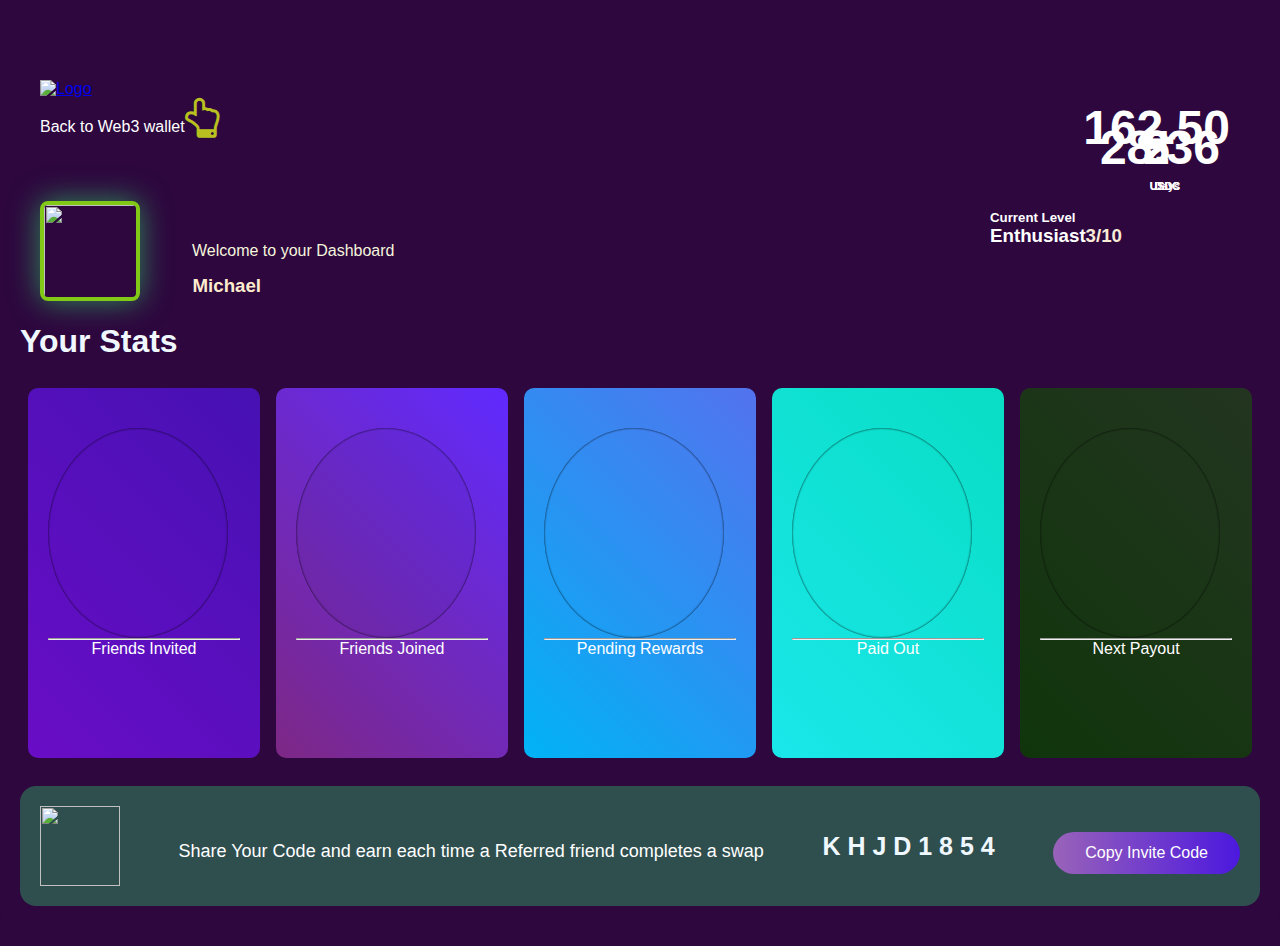
==== index5.html @ 0575498e "first commit" ====
<!DOCTYPE html>
<html lang="en">
<head>
    <meta charset="UTF-8">
    <meta name="viewport" content="width=device-width, initial-scale=1.0">
    <title>New Task</title>
    <link href="https://cdn.jsdelivr.net/npm/bootstrap@5.0.2/dist/css/bootstrap.min.css" rel="stylesheet" integrity="sha384-EVSTQN3/azprG1Anm3QDgpJLIm9Nao0Yz1ztcQTwFspd3yD65VohhpuuCOmLASjC" crossorigin="anonymous">
    <link rel="stylesheet" href="style5.css">
    <link rel="stylesheet" href="global.css">
    <link rel="stylesheet" href="https://cdnjs.cloudflare.com/ajax/libs/font-awesome/4.7.0/css/font-awesome.min.css">

</head>
<body>
    <div class="container">
        <nav class="navbar navbar-expand-sm ">
            <div class="container nav">
              <a class="navbar-brand" href="#">
                <img src="https://e7.pngegg.com/pngimages/359/566/png-clipart-veolia-text-veolia-logo-icons-logos-emojis-iconic-brands.png" alt="Logo" style="width: 140px;" class="rounded-pill">
              </a>
              <p style="color:white";>Back to Web3 wallet<i class="fa fa-hand-o-up" style="font-size:40px;color:#b9c120"></i></p>
            </div>
          </nav>
        <div class="parent row">
        <div class="image col-6 ">
            <img src="https://e7.pngegg.com/pngimages/204/264/png-clipart-brown-owl-owl-t-shirt-cuteness-cute-owl-child-animals-thumbnail.png" alt="" width="100px" height="100px">
            <p class="text-muted" style="color: beige; ">Welcome to your Dashboard</p>
            <h3 style="color: blanchedalmond;">Michael<i class='fas fa-pen' style='font-size:48px;color:white'></i></h3>
        </div>
       
        <div class="card  col-4 bg-dark">
            <div class="card-body text-white">
              <h5 class="card-title text-muted">Current Level</h5>
              <h3 class="text">Enthusiast<a href="" style="text-decoration: none;color: antiquewhite;text-align: right;">3/10</a></h3>
              <div class="progress">
                <div class="progress-bar bg-info" style="width:30%"></div>
              </div>
            </div>
          </div>
        </div>
        
        <h1 style="color: aliceblue;text-align: start; font-family: Verdana, Geneva, Tahoma, sans-serif;">Your Stats</h1>
     
        
    <div class="card-group col-12">
        
        <div class="card card1 text-white  mb-2 w-20">
          <div class="card-body w-25">
           
          
            <div class="circle circle1 z-depth-1-half">
                <strong>5</strong>
              
            </div>
            <!-- <input type="range" class="c-rng" min="0" max="360" step="1" value="75" data-range="circular" /> -->
          </div>
          <hr>
          <P style="text-align: center;">Friends Invited</P>
          <!-- <div class="card-footer">
            <P>Friends Invited</P>
             <small class=" text-white">Friends Invited</small> 
          </div> -->
        </div>
        <div class="card  card2 text-white  mb-2">
         
          <div class="card-body w-25">
            
            
            <div class="circle circle2">
                <strong>2</strong>
               
            </div>
          </div>
          <hr>
          <P style="text-align: center;">Friends Joined</P>
          <!-- <div class="card-footer">
            <small class=" text-white">Friends Joined</small>
          </div> -->
        </div>
        <div class="card card3  text-white  mb-2">
         
          <div class="card-body w-25">
          
           
            <div class="circle circle3">
                <strong>28.36</strong>
               <h6>USDC</h6>
            </div>
          </div>
          <hr>
          <P style="text-align: center;">Pending Rewards</P>
          <!-- <div class="card-footer">
            <small class=" text-white">Pending Rewards</small>
          </div> -->
        </div>
        <div class="card  card4 text-white  mb-2">
            
            <div class="card-body w-25">
             
              
              <div class="circle circle4">
                <strong>162.50</strong>
               <h6>USDC</h6>
              </div>
            </div>
            <hr>
          <P style="text-align: center;">Paid Out</P>
            <!-- <div class="card-footer">
              <small class=" text-white">Paid Out</small>
            </div> -->
          </div>
          <div class="card card5 text-white  mb-2">
           
            <div class="card-body w-25">
              
              <div class="circle circle5 shadow-offset-down-md">
               <strong>3</strong>
               <h6>Days</h6>

              </div>
            </div>
            <hr>
          <P style="text-align: center;">Next Payout</P>
            <!-- <div class="card-footer">
              <small class=" text-white" style="text-align: center;">Next Payout</small>
            
            </div> -->
          </div>
      </div>
      <div class="footer col-12">
        
        <img src="https://e7.pngegg.com/pngimages/763/901/png-clipart-toy-block-abc-child-text.png" alt="" width="80px" height="80px">
        <p style="text-align: center; font-size: 18px;">Share Your Code and earn each time a Referred friend completes a swap </p>
    
        <strong style="color: aliceblue; font-size: 25px;">K H J D 1 8 5 4</strong>
        <a href="">Copy Invite Code</a>
      </div>
    </div>

    <script src="https://cdn.jsdelivr.net/npm/bootstrap@5.0.2/dist/js/bootstrap.bundle.min.js" integrity="sha384-MrcW6ZMFYlzcLA8Nl+NtUVF0sA7MsXsP1UyJoMp4YLEuNSfAP+JcXn/tWtIaxVXM" crossorigin="anonymous"></script>
</body>
</html>
---- style5.css ----
*{
   
    box-sizing: border-box;
    font-family: Arial, Helvetica, sans-serif;
    margin: 0;
    padding: 0;
}

.card-group {
    display: flex;
    flex-direction: row;
    justify-content: space-between;
    border-radius: 20%;
    flex-wrap: wrap; /* Wrap cards on smaller screens */
    justify-content: space-between;
    margin: 20px 0; /* Add spacing */
}

.card-group > .card:not(:first-child) {
  border-top-left-radius: 10px;
  border-bottom-left-radius: 10px;
}



.card-group .card1{
padding: 20px;
margin: 4px;
border-radius: 20%;
min-height: 370px;
border-top-right-radius: 10px;
    border-bottom-right-radius: 10px;
    background: linear-gradient(45deg,#720edade,#4611b3);
}
 .card-group .card2{
    padding: 20px;
    margin: 4px;
    border-radius: 10px;
    min-height: 370px;
    border-top-right-radius: 10px;
    border-bottom-right-radius: 10px;
    background: linear-gradient(45deg,#f057eb69,#602AFF);
    }
    .card-group .card3{
        padding: 20px;
        margin: 4px;
        border-radius: 10px;
        min-height: 370px;
        border-top-right-radius: 10px;
    border-bottom-right-radius: 10px;
    background: linear-gradient(45deg,#01b3f6,#5372ee);
        }
        .card-group .card4{
            padding: 20px;
            margin: 4px;
            border-radius: 10px;
            min-height: 370px;
            border-top-right-radius: 10px;
    border-bottom-right-radius: 10px;
    background: linear-gradient(45deg,#1ae7ea,#09ddc4);
            }
            .card-group .card5{
                padding: 20px;
                margin: 4px;
                border-radius: 10px;
                min-height: 370px;
                border-top-right-radius: 10px;
    border-bottom-right-radius: 10px;
    background: linear-gradient(45deg,#10350b,#233520);
                }
                .card-group>.card:not(:last-child) {
                  border-top-right-radius: 10px;
                  border-bottom-right-radius: 10px;}

.container{
    background: rgb(45, 7, 62);
   max-height: max-content;
   border-radius: 15px;
    padding: 20px; /* Add padding for the container */
    margin: 20px auto; 
}

.image{
   
    display: flex;
    flex-direction: row;
    justify-content: flex-start;
    align-items: center; /* Align items vertically */
    padding: 20px; 
}

.image img{
   
    /* margin: 40px; */
    border: 4px solid rgb(129, 200, 23);
    border-radius: 8px;
    margin-right: 20px; /* Adjust spacing */
    box-shadow: 0px 0px 30px seagreen;
}

.image p{
    margin: 40px;
    position: relative;
  left: -8px;
}
.image h3{

  /* margin-top: 70px; */
    margin-left: -250px;
    margin-top:50px; /* Reset default margin */
    margin-right: 260px;
  
}


.parent .card{
    border-radius: 10px;
    height: min-content;
    position: absolute;
    top: 190px;
    left: 980px;
    width: 30%;
    margin: 10px 0;
    padding: 10px;
}

.card-group .card{
    padding: 30px;
    flex: 1; /* Distribute space evenly */
    padding: 20px;
    margin: 8px; /* Add spacing between cards */
    border-radius: 10px;
    min-height: 370px;
   

}
.footer{
    background: darkslategrey;
    border-radius: 16px;
   padding: 20px;
    display: flex;
    justify-content: space-between;
    align-items: center;
    margin-top: 20px; 
  
}
.footer strong{
    font-size: 1.5rem; 
}

.footer a{
    background: linear-gradient(90deg,#9963B9,#4C18DE);
    color: #ffffff;
    padding: 12px 32px; 
    display: block;
    text-align: center;
    border-radius: 24px;
    margin: 14px 0 0 0;
    text-decoration: none;
}
.footer p{
    color: #ffffff;
    text-align: center;
    align-items: center;
    margin-top: 10px;
    
}
/* .footer a{
    color: #ffffff;
    background: #780f9bd8;
    padding: 10px 24px;
    border-radius: 24px;
    text-decoration: none;

} */
.navbar nav{
    background: #0C0E1D;
}
.circle {
    height: 210px;
    width: 180px;
    border-radius: 50%;
    margin-top: 20px;
  }
  .circle1{
    height: 210px;
    width: 180px;
    background-color: #2721da00;
    border-radius: 50%;
    -webkit-box-shadow: inset 0 0 2px #000;
    -moz-box-shadow: inset 0 0 4px #000;
    box-shadow: inset 1 1 1px #00000001;
    margin-top: 20px;
  }

  .circle2{
    height: 210px;
    width: 180px;
    background-color: #1c1c2d0c;
    border-radius: 50%;
    -webkit-box-shadow: inset 0 0 2px #000;
    -moz-box-shadow: inset 0 0 4px #000;
    box-shadow: inset 1 1 1px #00000006;
    margin-top: 20px;
  }

  .circle3{
    height: 210px;
    width: 180px;
    background-color: #14a65800;
    border-radius: 50%;
    -webkit-box-shadow: inset 0 0 2px #000;
    -moz-box-shadow: inset 0 0 4px #000;
    box-shadow: inset 1 1 1px #00000006;
    margin-top: 20px;
  }

  .circle4{
    height: 210px;
    width: 180px;
    background-color: #14a7f100;
    border-radius: 50%;
    -webkit-box-shadow: inset 0 0 2px #000;
    -moz-box-shadow: inset 0 0 4px #000;
    box-shadow: inset 1px 1px -3px #00000006;
    margin-top: 20px;
  }
  .circle5{
    height: 210px;
    width: 180px;
    background-color: #c0e91c00;
    border-radius: 50%;
    -webkit-box-shadow: inset 0 0 2px #000;
    -moz-box-shadow: inset 0 0 4px #000;
    box-shadow: inset 1 1 1px #00000007;
    margin-top: 20px;
  }
  .circle strong{
    position: absolute;
    top: 120px;
    right: 110px;
    font-size: -webkit-xxx-large;
    
  }
  .circle h6{
    position: absolute;
    top: 180px;
    right: 100px;
  }

  .circle3 strong{
    position: absolute;
    top: 120px;
    right: 60px;
    font-size: -webkit-xxx-large;
  }
  .circle4 strong{
    position: absolute;
    top: 100px;
    right: 50px;
    font-size: -webkit-xxx-large;
  }
  .card-footer{
    text-align: center;
  }
  .text{
    display: inline-flex;
    justify-content: space-between;
  }

body {
    background-color: rgb(45, 7, 62);
    color: white;
}
---- global.css ----
.mt-10{
    margin-top: 10px;
}

.mb-10{
    margin-bottom: 10px;
}
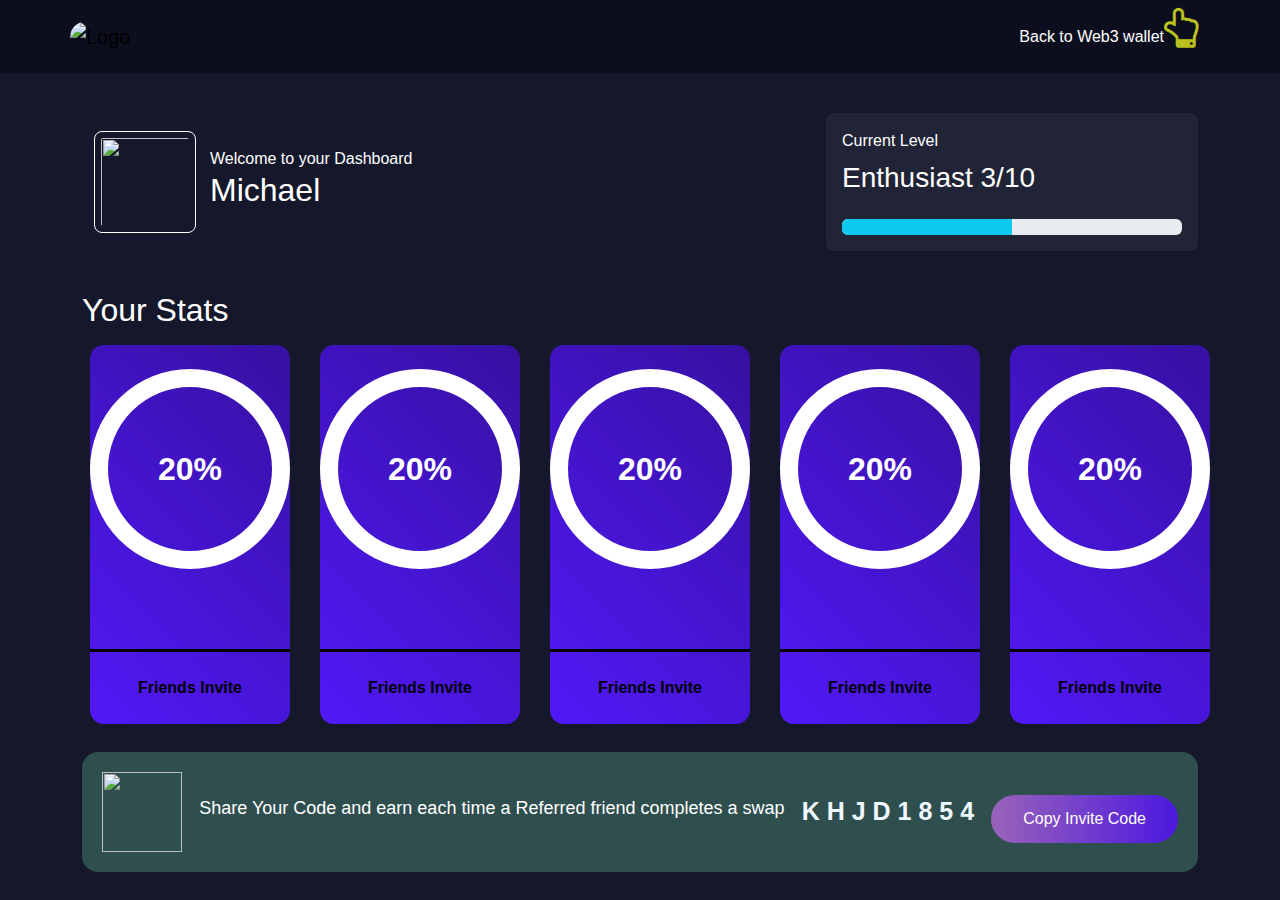
==== commit d4bc031f: "Test" ====
--- a/index5.html
+++ b/index5.html
@@ -1,141 +1,157 @@
 <!DOCTYPE html>
 <html lang="en">
+
 <head>
-    <meta charset="UTF-8">
-    <meta name="viewport" content="width=device-width, initial-scale=1.0">
-    <title>New Task</title>
-    <link href="https://cdn.jsdelivr.net/npm/bootstrap@5.0.2/dist/css/bootstrap.min.css" rel="stylesheet" integrity="sha384-EVSTQN3/azprG1Anm3QDgpJLIm9Nao0Yz1ztcQTwFspd3yD65VohhpuuCOmLASjC" crossorigin="anonymous">
-    <link rel="stylesheet" href="style5.css">
-    <link rel="stylesheet" href="global.css">
-    <link rel="stylesheet" href="https://cdnjs.cloudflare.com/ajax/libs/font-awesome/4.7.0/css/font-awesome.min.css">
+  <meta charset="UTF-8">
+  <meta name="viewport" content="width=device-width, initial-scale=1.0">
+  <title>New Task</title>
+  <link href="https://cdn.jsdelivr.net/npm/bootstrap@5.0.2/dist/css/bootstrap.min.css" rel="stylesheet">
+  <link rel="stylesheet" href="style5.css">
+  <link rel="stylesheet" href="global.css">
+  <link rel="stylesheet" href="https://cdnjs.cloudflare.com/ajax/libs/font-awesome/4.7.0/css/font-awesome.min.css">
 
 </head>
+
 <body>
+
+    <!-- Navbar  -->
+    <nav class="navbar navbar-expand-sm ">
+      <div class="container nav">
+        <a class="navbar-brand" href="#">
+          <img
+            src="https://e7.pngegg.com/pngimages/359/566/png-clipart-veolia-text-veolia-logo-icons-logos-emojis-iconic-brands.png"
+            alt="Logo" style="width: 140px;" class="rounded-pill">
+        </a>
+        <p style="color:white" ;>Back to Web3 wallet<i class="fa fa-hand-o-up" style="font-size:40px;color:#b9c120"></i>
+        </p>
+      </div>
+    </nav>
+
+    <!-- profile secion  -->
     <div class="container">
-        <nav class="navbar navbar-expand-sm ">
-            <div class="container nav">
-              <a class="navbar-brand" href="#">
-                <img src="https://e7.pngegg.com/pngimages/359/566/png-clipart-veolia-text-veolia-logo-icons-logos-emojis-iconic-brands.png" alt="Logo" style="width: 140px;" class="rounded-pill">
-              </a>
-              <p style="color:white";>Back to Web3 wallet<i class="fa fa-hand-o-up" style="font-size:40px;color:#b9c120"></i></p>
-            </div>
-          </nav>
-        <div class="parent row">
-        <div class="image col-6 ">
-            <img src="https://e7.pngegg.com/pngimages/204/264/png-clipart-brown-owl-owl-t-shirt-cuteness-cute-owl-child-animals-thumbnail.png" alt="" width="100px" height="100px">
-            <p class="text-muted" style="color: beige; ">Welcome to your Dashboard</p>
-            <h3 style="color: blanchedalmond;">Michael<i class='fas fa-pen' style='font-size:48px;color:white'></i></h3>
+      <div class="row mt-20">
+
+      <!-- left part  -->
+       <div class="image col-md-4 ">
+        <div class="profile-img">
+          <img src="https://e7.pngegg.com/pngimages/204/264/png-clipart-brown-owl-owl-t-shirt-cuteness-cute-owl-child-animals-thumbnail.png"
+          alt="" width="100px" height="100px">
         </div>
-       
-        <div class="card  col-4 bg-dark">
-            <div class="card-body text-white">
-              <h5 class="card-title text-muted">Current Level</h5>
-              <h3 class="text">Enthusiast<a href="" style="text-decoration: none;color: antiquewhite;text-align: right;">3/10</a></h3>
-              <div class="progress">
-                <div class="progress-bar bg-info" style="width:30%"></div>
-              </div>
-            </div>
+        
+
+          <div class="profile-content">
+            <p>Welcome to your Dashboard</p>
+            <h2>Michael</h2>
+          </div>
+      </div>
+
+      <div class="col-md-4"></div>
+
+      <!-- Right Part  -->
+      <div class="progress-parent col-md-4">
+        <p class="mb-2">Current Level</p>
+        <h3 class="mb-4">Enthusiast 3/10</h3>        
+        <div class="progress">
+          <div class="progress-bar bg-info" style="width:50%"></div>
+        </div>
+        </div>
+
+      </div>
+    </div>
+  </div>
+
+   
+
+  <div class="container">
+    <h2>Your Stats</h2>
+    <!-- cards starts  -->
+    <div class="grid-container">
+
+      <!-- card 1  -->
+      <div class="grid-item">
+        <div class="card-1 pt-10">
+          <div class="pie"> 20%</div>
+          <div class="line"></div>
+          <div class="cta-card">
+            <a href="">Friends Invite</a>
           </div>
         </div>
-        
-        <h1 style="color: aliceblue;text-align: start; font-family: Verdana, Geneva, Tahoma, sans-serif;">Your Stats</h1>
-     
-        
-    <div class="card-group col-12">
-        
-        <div class="card card1 text-white  mb-2 w-20">
-          <div class="card-body w-25">
-           
-          
-            <div class="circle circle1 z-depth-1-half">
-                <strong>5</strong>
-              
-            </div>
-            <!-- <input type="range" class="c-rng" min="0" max="360" step="1" value="75" data-range="circular" /> -->
+      </div>
+
+      <!-- card 1  -->
+      <div class="grid-item">
+        <div class="card-1 pt-10">
+          <div class="pie"> 20%</div>
+          <div class="line"></div>
+          <div class="cta-card">
+            <a href="">Friends Invite</a>
           </div>
-          <hr>
-          <P style="text-align: center;">Friends Invited</P>
-          <!-- <div class="card-footer">
-            <P>Friends Invited</P>
-             <small class=" text-white">Friends Invited</small> 
-          </div> -->
         </div>
-        <div class="card  card2 text-white  mb-2">
-         
-          <div class="card-body w-25">
-            
-            
-            <div class="circle circle2">
-                <strong>2</strong>
-               
-            </div>
+      </div>
+
+      <!-- card 1  -->
+      <div class="grid-item">
+        <div class="card-1 pt-10">
+          <div class="pie"> 20%</div>
+          <div class="line"></div>
+          <div class="cta-card">
+            <a href="">Friends Invite</a>
           </div>
-          <hr>
-          <P style="text-align: center;">Friends Joined</P>
-          <!-- <div class="card-footer">
-            <small class=" text-white">Friends Joined</small>
-          </div> -->
         </div>
-        <div class="card card3  text-white  mb-2">
-         
-          <div class="card-body w-25">
-          
-           
-            <div class="circle circle3">
-                <strong>28.36</strong>
-               <h6>USDC</h6>
-            </div>
+      </div>
+
+      <!-- card 1  -->
+      <div class="grid-item">
+        <div class="card-1 pt-10">
+          <div class="pie"> 20%</div>
+          <div class="line"></div>
+          <div class="cta-card">
+            <a href="">Friends Invite</a>
           </div>
-          <hr>
-          <P style="text-align: center;">Pending Rewards</P>
-          <!-- <div class="card-footer">
-            <small class=" text-white">Pending Rewards</small>
-          </div> -->
         </div>
-        <div class="card  card4 text-white  mb-2">
-            
-            <div class="card-body w-25">
-             
-              
-              <div class="circle circle4">
-                <strong>162.50</strong>
-               <h6>USDC</h6>
-              </div>
-            </div>
-            <hr>
-          <P style="text-align: center;">Paid Out</P>
-            <!-- <div class="card-footer">
-              <small class=" text-white">Paid Out</small>
-            </div> -->
+      </div>
+
+      <!-- card 1  -->
+      <div class="grid-item">
+        <div class="card-1 pt-10">
+          <div class="pie"> 20%</div>
+          <div class="line"></div>
+          <div class="cta-card">
+            <a href="">Friends Invite</a>
           </div>
-          <div class="card card5 text-white  mb-2">
-           
-            <div class="card-body w-25">
-              
-              <div class="circle circle5 shadow-offset-down-md">
-               <strong>3</strong>
-               <h6>Days</h6>
-
-              </div>
-            </div>
-            <hr>
-          <P style="text-align: center;">Next Payout</P>
-            <!-- <div class="card-footer">
-              <small class=" text-white" style="text-align: center;">Next Payout</small>
-            
-            </div> -->
-          </div>
-      </div>
-      <div class="footer col-12">
-        
-        <img src="https://e7.pngegg.com/pngimages/763/901/png-clipart-toy-block-abc-child-text.png" alt="" width="80px" height="80px">
-        <p style="text-align: center; font-size: 18px;">Share Your Code and earn each time a Referred friend completes a swap </p>
-    
-        <strong style="color: aliceblue; font-size: 25px;">K H J D 1 8 5 4</strong>
-        <a href="">Copy Invite Code</a>
+        </div>
       </div>
     </div>
+    
+  </div>
 
-    <script src="https://cdn.jsdelivr.net/npm/bootstrap@5.0.2/dist/js/bootstrap.bundle.min.js" integrity="sha384-MrcW6ZMFYlzcLA8Nl+NtUVF0sA7MsXsP1UyJoMp4YLEuNSfAP+JcXn/tWtIaxVXM" crossorigin="anonymous"></script>
+
+  <div class="container">
+    <div class="footer col-12">
+
+      <img src="https://e7.pngegg.com/pngimages/763/901/png-clipart-toy-block-abc-child-text.png" alt="" width="80px"
+        height="80px">
+      <p style="text-align: center; font-size: 18px;">Share Your Code and earn each time a Referred friend completes a
+        swap </p>
+  
+      <strong style="color: aliceblue; font-size: 25px;">K H J D 1 8 5 4</strong>
+      <a href="">Copy Invite Code</a>
+    </div>
+  </div>
+
+
+
+
+
+
+
+
+
+
+
+  <script src="https://cdn.jsdelivr.net/npm/bootstrap@5.0.2/dist/js/bootstrap.bundle.min.js"
+    integrity="sha384-MrcW6ZMFYlzcLA8Nl+NtUVF0sA7MsXsP1UyJoMp4YLEuNSfAP+JcXn/tWtIaxVXM" crossorigin="anonymous">
+  </script>
 </body>
+
 </html>--- a/style5.css
+++ b/style5.css
@@ -1,5 +1,4 @@
-*{
-   
+*{   
     box-sizing: border-box;
     font-family: Arial, Helvetica, sans-serif;
     margin: 0;
@@ -72,54 +71,13 @@
                   border-top-right-radius: 10px;
                   border-bottom-right-radius: 10px;}
 
-.container{
-    background: rgb(45, 7, 62);
-   max-height: max-content;
-   border-radius: 15px;
-    padding: 20px; /* Add padding for the container */
-    margin: 20px auto; 
-}
-
-.image{
-   
-    display: flex;
-    flex-direction: row;
-    justify-content: flex-start;
-    align-items: center; /* Align items vertically */
-    padding: 20px; 
-}
-
-.image img{
-   
-    /* margin: 40px; */
-    border: 4px solid rgb(129, 200, 23);
-    border-radius: 8px;
-    margin-right: 20px; /* Adjust spacing */
-    box-shadow: 0px 0px 30px seagreen;
-}
-
-.image p{
-    margin: 40px;
-    position: relative;
-  left: -8px;
-}
-.image h3{
-
-  /* margin-top: 70px; */
-    margin-left: -250px;
-    margin-top:50px; /* Reset default margin */
-    margin-right: 260px;
-  
-}
+
+
 
 
 .parent .card{
     border-radius: 10px;
-    height: min-content;
-    position: absolute;
-    top: 190px;
-    left: 980px;
-    width: 30%;
+     /* width: 30%; */
     margin: 10px 0;
     padding: 10px;
 }
@@ -269,7 +227,104 @@
   }
 
 body {
-    background-color: rgb(45, 7, 62);
+    background-color: #15182b;
     color: white;
 }
 
+
+/* Proper CSS  */
+.profile-content p,h3{
+    line-height: auto;
+    margin: 0;
+    padding: 0;
+}
+
+.navbar{ background: #0C0E1D;}
+
+.image{
+   
+  display: flex;
+  align-items: center; /* Align items vertically */
+}
+
+.profile-img{
+border: 1px solid white;
+border-radius: 8px;
+margin: 0px 14px 0px 0px;  
+}
+
+.profile-img img{
+  border-radius: 8px;
+  padding: 6px;
+}
+
+
+.progress-parent {
+  background-color: #212437;
+  border-radius: 8px;
+  padding: 16px;
+}
+
+.progress-parent p{
+  line-height: auto;
+    margin: 0;
+    padding: 0;
+
+}
+
+.mt-20{
+  margin: 40px 0px;
+}
+
+.pt-10{
+  padding-top: 24px;
+}
+
+.card-1{
+  background: linear-gradient(45deg, #5219f8, #3610a1);
+  display: flex;
+  align-items: center;
+  justify-content: center;
+  flex-direction: column;
+  margin: 8px;
+  border-radius: 14px;
+}
+
+.grid-container {
+  display: grid;
+  column-gap: 14px;
+  grid-template-columns: auto auto auto auto auto;
+}
+
+.pie{
+  width: 200px;
+  height: 200px;
+  border: 18px solid white;
+  border-radius: 240px;
+  align-items: center;
+  display: flex;
+  justify-content: center;
+  font-size: 32px;
+  font-weight: 800;
+}
+
+.line{
+  width: -webkit-fill-available;
+  height: 3px;
+  background-color: #000;
+  margin-top: 80px;
+}
+
+.cta-card{ padding: 24px 0px;
+
+}
+
+.cta-card a{
+ text-decoration: none;
+ color: #000;
+ font-weight: bold;
+}
+
+
+
+
